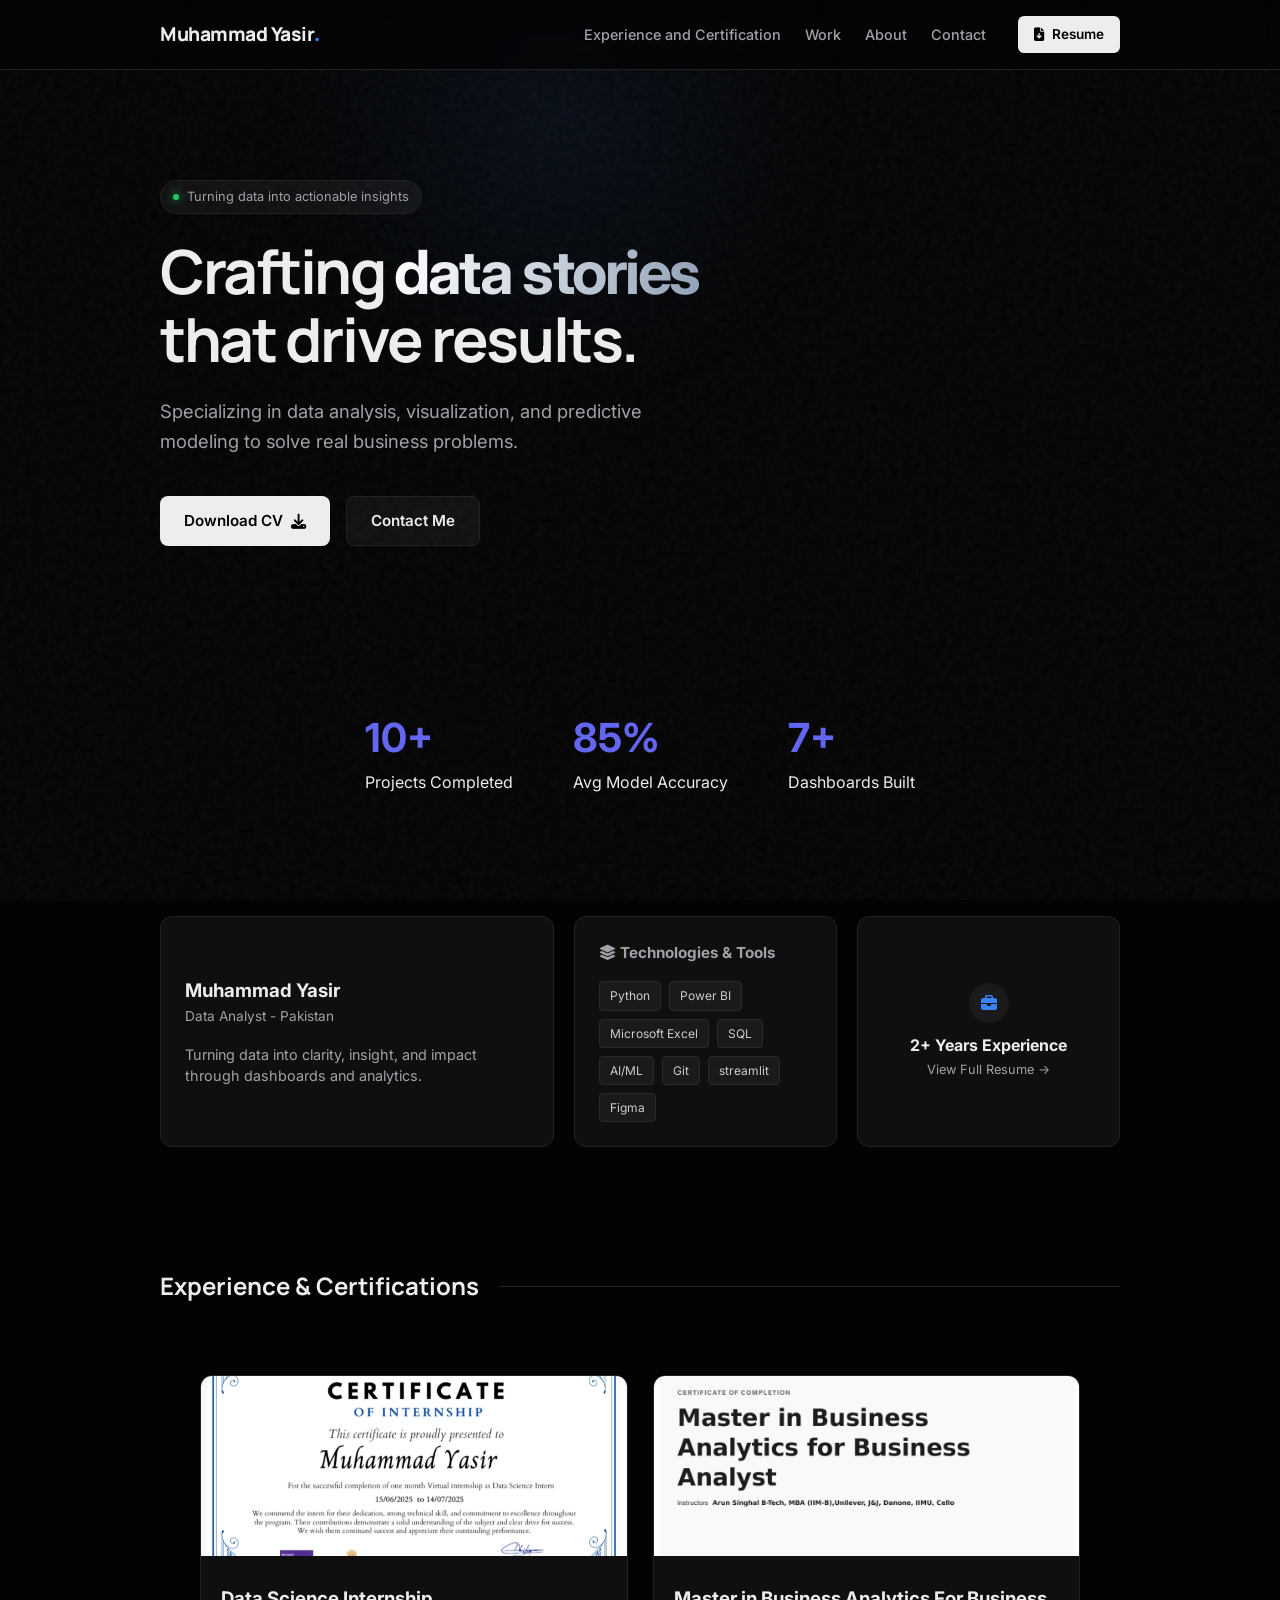
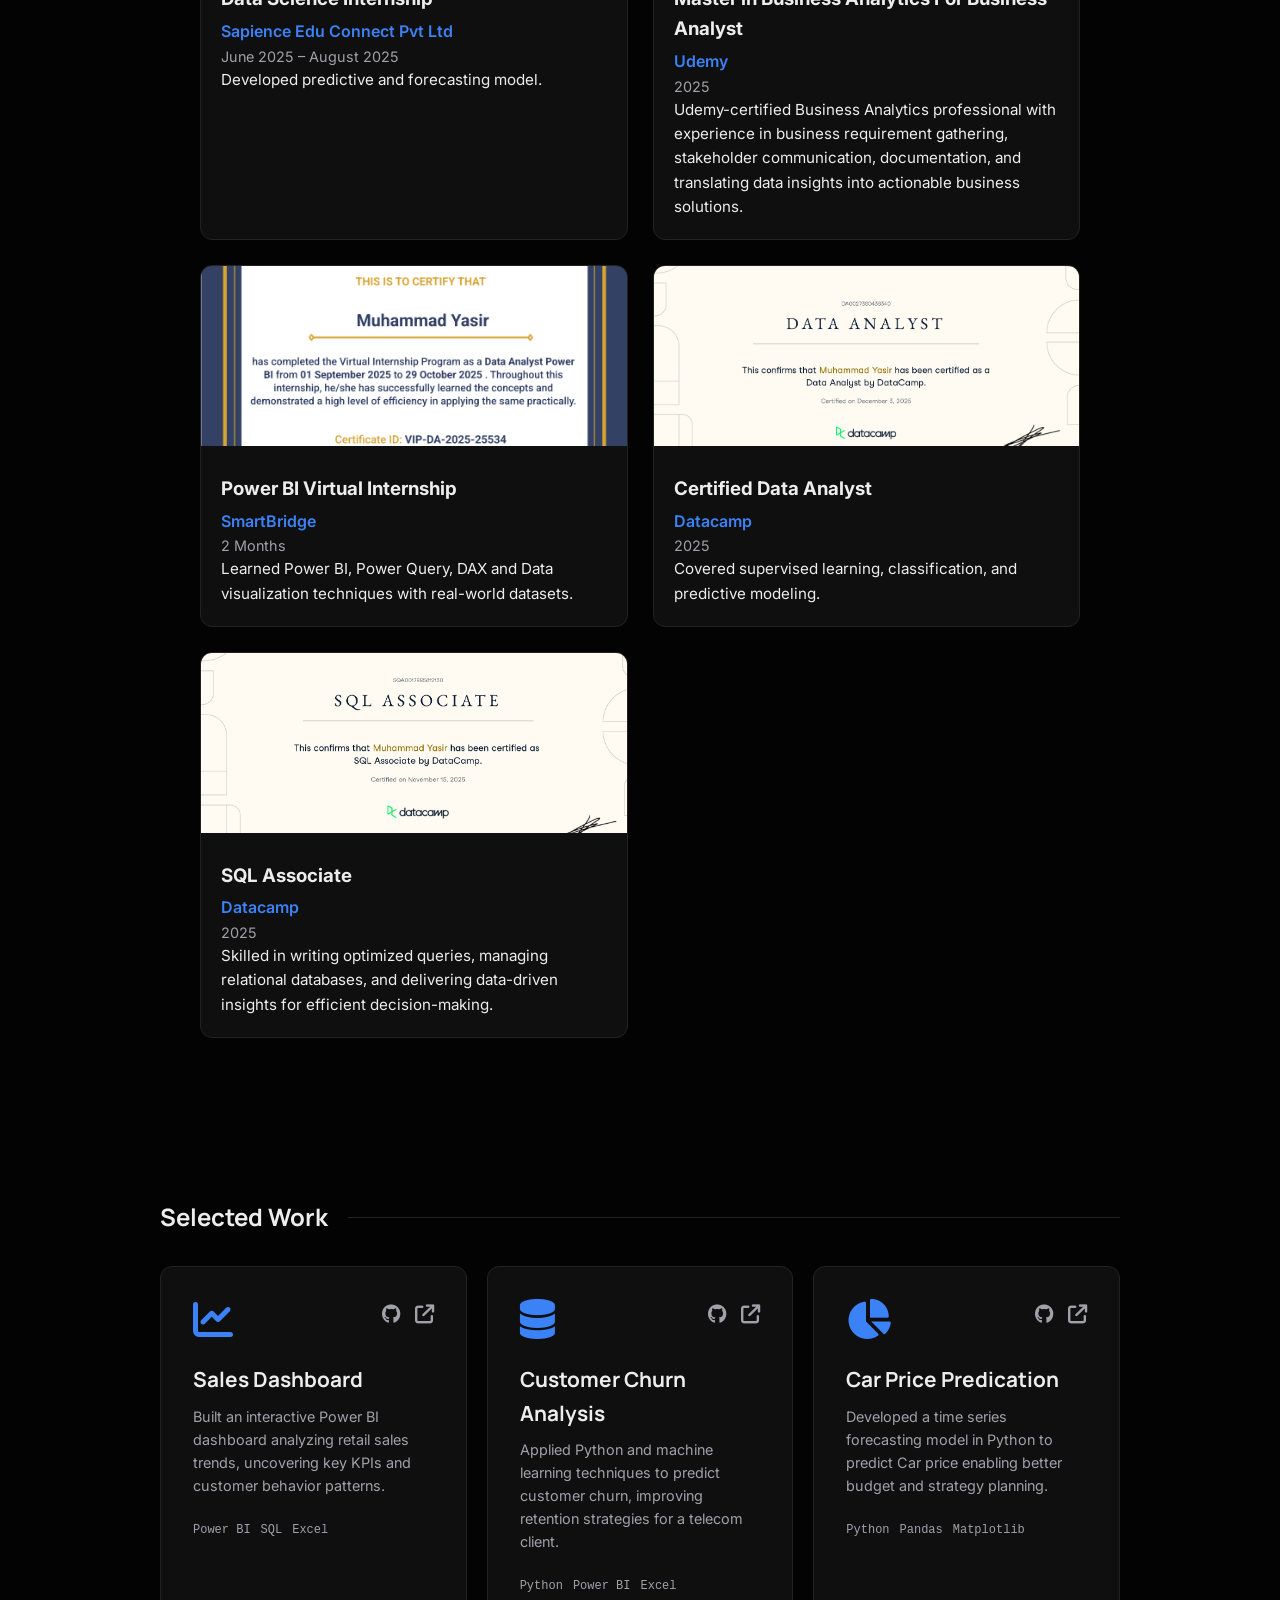
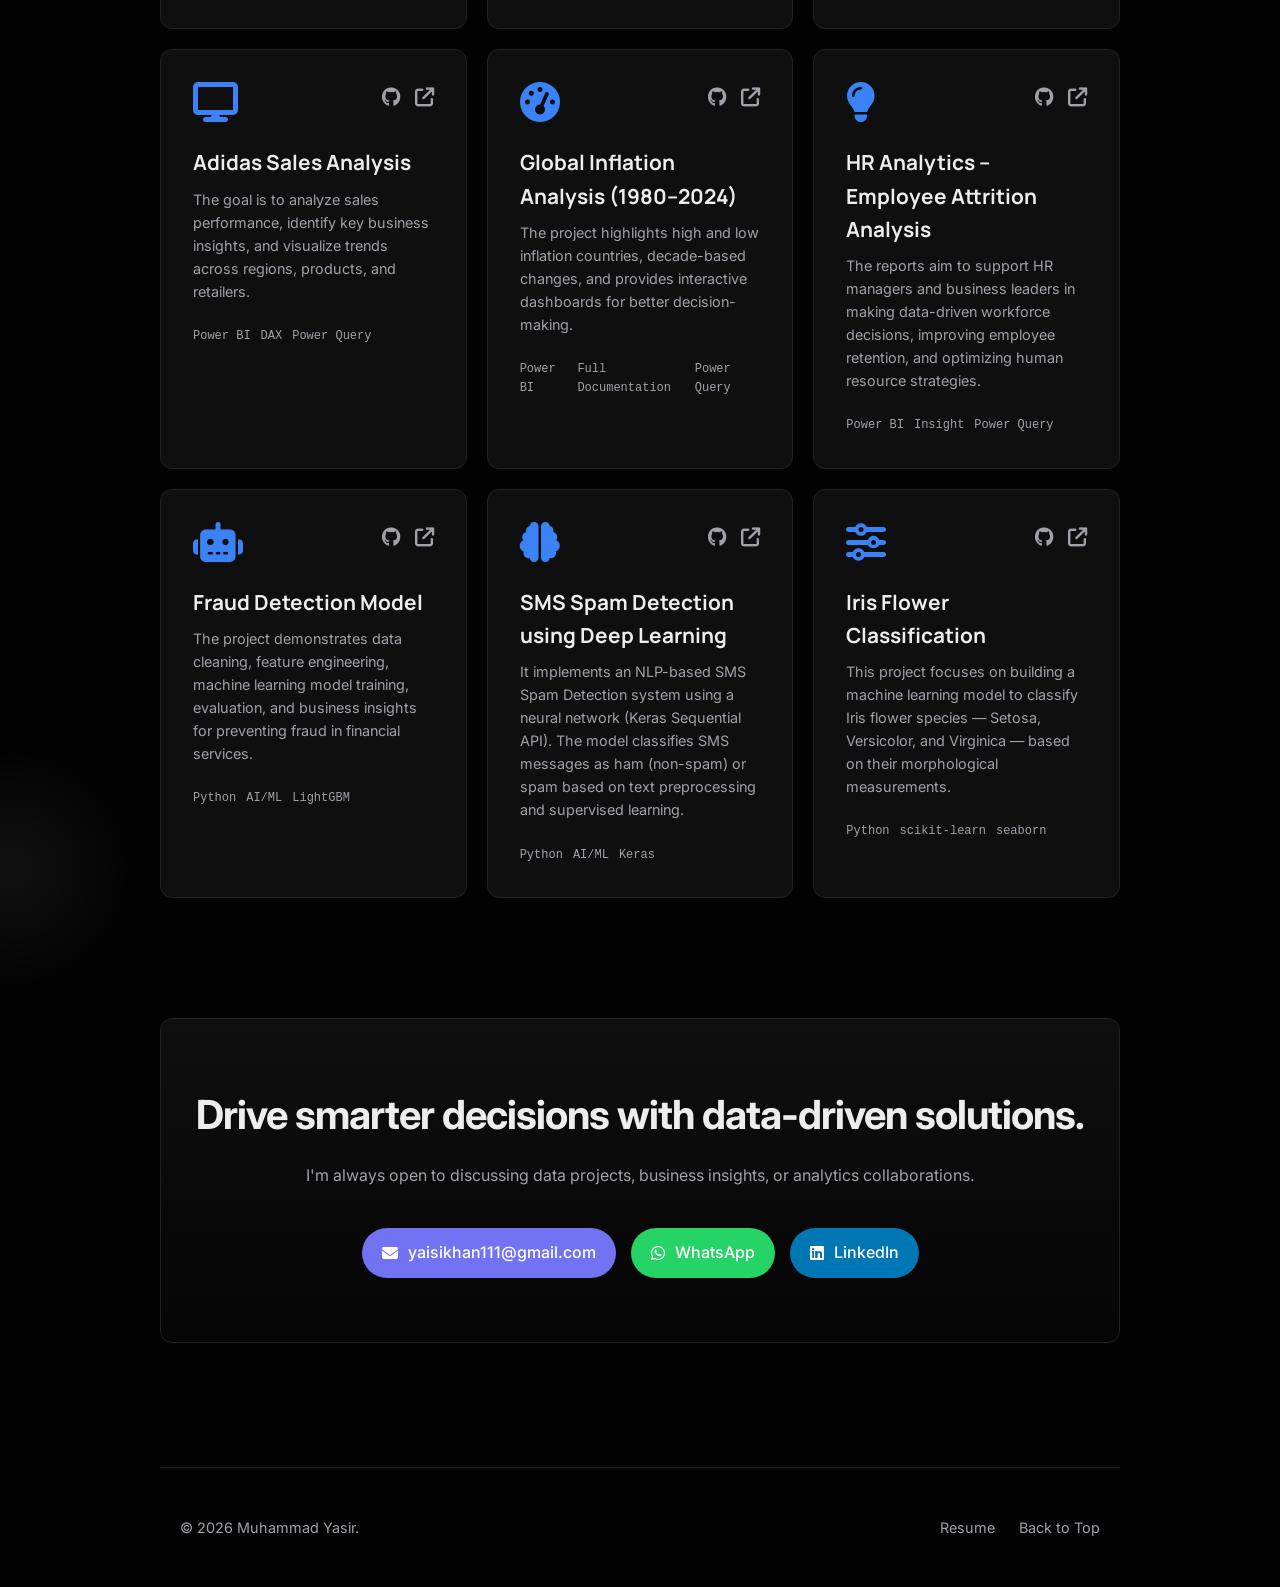
==== index.html @ e7b842e1 "Rename index (1).html to index.html" ====
<!DOCTYPE html>
<html lang="en">
<head>
  <meta charset="UTF-8" />
  <meta name="keywords" content="Data Analyst, Power BI, Python, Machine Learning, Portfolio">
  <meta name="author" content="Muhammad Yasir">
  <meta name="viewport" content="width=device-width, initial-scale=1.0" />
  <meta name="description" content="Muhammad Yasir - Data Expert Portfolio" />
  <title>Muhammad Yasir</title>
  
  <!-- Font: Geist & Inter (The new standard for modern UI) -->
  <link rel="preconnect" href="https://fonts.googleapis.com">
  <link rel="preconnect" href="https://fonts.gstatic.com" crossorigin>
  <link href="https://fonts.googleapis.com/css2?family=Inter:wght@300;400;500;600;700&family=Manrope:wght@400;600;800&display=swap" rel="stylesheet">
  
  <!-- Icons -->
  <link rel="stylesheet" href="https://cdnjs.cloudflare.com/ajax/libs/font-awesome/6.4.0/css/all.min.css">
  
  <link rel="stylesheet" href="style.css" />
</head>
<body>

  <!-- Background Noise/Grid -->
  <div class="bg-noise"></div>
  <div class="bg-gradient"></div>

  <!-- Navbar -->
  <nav class="navbar">
    <div class="nav-container">
      <a href="#" class="logo">Muhammad Yasir<span class="highlight">.</span></a>
      
      <div class="nav-right">
        <ul class="nav-links">
          <li><a href="#EC">Experience and Certification</a></li>
          <li><a href="#work">Work</a></li>
          <li><a href="#about">About</a></li>
          <li><a href="#contact">Contact</a></li>
        </ul>
        <!-- CV Button in Nav -->
        <a href="Yasir-resume.pdf" target="_blank" class="nav-btn">
          <i class="fa-solid fa-file-arrow-down"></i> Resume
        </a>
      </div>
    </div>
  </nav>

  <main>
    <!-- Hero Section -->
    <section class="hero" id="home">
      <div class="hero-content">
        <div class="status-pill">
          <span class="dot"></span> Turning data into actionable insights
        </div>
        
        <h1>
          Crafting <span class="text-gradient">data stories</span> <br> that drive results.
        </h1>
        
        <p class="hero-sub">
          Specializing in data analysis, visualization,
          and predictive modeling to solve real business problems.
        </p>

        <div class="hero-actions">
          <!-- Primary CV Download -->
          <a href="Yasir-resume.pdf" download="Yasir-resume.pdf" class="btn btn-primary">
            Download CV <i class="fa-solid fa-download"></i>
          </a>
          <a href="#contact" class="btn btn-secondary">
            Contact Me
          </a>
        </div>
      </div>
    </section>
    <section class="metrics">
     <div class="metric">
      <h2>10+</h2>
      <p>Projects Completed</p>
     </div>
     <div class="metric">
      <h2>85%</h2>
      <p>Avg Model Accuracy</p>
     </div>
     <div class="metric">
      <h2>7+</h2>
      <p>Dashboards Built</p>
     </div>
    </section>


    <!-- Bento Grid (About, Stack, & Stats) -->
    <section id="about" class="section">
      <div class="bento-grid">
        
        <!-- Profile Card -->
        <div class="card profile-card spotlight">
          <div class="card-inner">
            <div class="profile-header">
              <!-- <img src="pic1.jpeg" alt="Yasir" class="avatar"> -->
              <div>
                <h3>Muhammad Yasir</h3>
                <span class="role">Data Analyst - Pakistan</span>
              </div>
            </div>
            <p class="bio">
              Turning data into clarity, insight, and impact through dashboards and analytics.
            </p>
          </div>
        </div>

        <!-- Tech Stack -->
        <div class="card stack-card spotlight">
          <div class="card-inner">
            <h4><i class="fa-solid fa-layer-group"></i> Technologies & Tools</h4>
            <div class="stack-tags">
              <span>Python</span>
              <span>Power BI</span> 
              <span>Microsoft Excel</span>
              <span>SQL</span>
              <span>AI/ML</span>
              <span>Git</span>
              <span>streamlit</span>
              <span>Figma</span>
            </div>
          </div>
        </div>

        <!-- Experience / CV Link Card -->
        <a href="Yasir-resume.pdf" target="_blank" class="card exp-card spotlight">
          <div class="card-inner center-content">
            <div class="icon-box">
              <i class="fa-solid fa-briefcase"></i>
            </div>
            <div class="exp-text">
              <h4>2+ Years Experience</h4>
              <p>View Full Resume &rarr;</p>
            </div>
          </div>
        </a>

      </div>
    </section>

    <section id="EC" class="section">
      <div class="section-header">
        <h2>Experience & Certifications</h2>
        <div class="line"></div>
      </div>

      <div class="exp-container">

        <!-- Internship -->
        <div class="exp-card spotlight">
          <img src="sapienceedu.jpeg" alt="Internship Certificate">
          <div class="exp-content">
            <h3>Data Science Internship</h3>
            <p class="company">Sapience Edu Connect Pvt Ltd</p>
            <p class="duration">June 2025 – August 2025</p>
            <p class="desc">Developed predictive and forecasting model.</p>
          </div>
        </div>
        <div class="exp-card spotlight">
          <img src="BI-udemy.png" alt="Training Certificate">
          <div class="exp-content">
            <h3>Master in Business Analytics For Business Analyst</h3>
            <p class="company">Udemy</p>
            <p class="duration">2025</p>
            <p class="desc">Udemy-certified Business Analytics professional with experience in business requirement gathering,
               stakeholder communication, documentation, and translating data insights into actionable business solutions.</p>
          </div>
        </div>

          <!-- Training -->
        <div class="exp-card spotlight">
          <img src="vi-smartbridge.png" alt="Training Certificate">
          <div class="exp-content">
            <h3>Power BI Virtual Internship</h3>
            <p class="company">SmartBridge</p>
            <p class="duration">2 Months</p>
            <p class="desc">Learned Power BI, Power Query, DAX and Data visualization techniques with real-world datasets.</p>
          </div>
        </div>

        <!-- Certification -->
        <div class="exp-card spotlight">
          <img src="DA-datacamp.png" alt="Certification">
          <div class="exp-content">
            <h3>Certified Data Analyst</h3>
            <p class="company">Datacamp</p>
            <p class="duration">2025</p>
            <p class="desc">Covered supervised learning, classification, and predictive modeling.</p>
          </div>
        </div>

        <div class="exp-card spotlight">
          <img src="sql-datacamp.png" alt="Certification">
          <div class="exp-content">
            <h3>SQL Associate</h3>
            <p class="company">Datacamp</p>
            <p class="duration">2025</p>
            <p class="desc">Skilled in writing optimized queries, managing relational databases, and delivering data-driven insights for efficient decision-making.</p>
          </div>
        </div>

      </div>
    </section>
    <!-- Projects Section -->
    <!-- Projects Section -->
    <section id="work" class="section">
      <div class="section-header">
        <h2>Selected Work</h2>
        <div class="line"></div>
      </div>

      <div class="projects-container">

     <!-- Project 1 -->
        <div class="project-card spotlight">
          <div class="project-content">
            <div class="project-top">
              <i class="fa-solid fa-chart-line folder-icon"></i>
              <div class="links">
                <a href="https://github.com/Expert610"><i class="fa-brands fa-github"></i></a>
                <a href="https://github.com/Expert610/Sales-Analysis-and-Forecasting-Through-Power-BI.git"><i class="fa-solid fa-arrow-up-right-from-square"></i></a>
              </div>
            </div>
            <h3>Sales Dashboard</h3>
            <p>Built an interactive Power BI dashboard analyzing retail sales trends, uncovering key KPIs and customer behavior patterns.</p>
            <div class="tech-list">
              <span>Power BI</span>
              <span>SQL</span>
              <span>Excel</span>
            </div>
          </div>
        </div>

            <!-- Project 2 -->
        <div class="project-card spotlight">
          <div class="project-content">
            <div class="project-top">
              <i class="fa-solid fa-database folder-icon"></i>
              <div class="links">
                <a href="https://github.com/Expert610"><i class="fa-brands fa-github"></i></a>
                <a href="https://github.com/Expert610/customer-churn-analysis-reports-through-Power-BI.git"><i class="fa-solid fa-arrow-up-right-from-square"></i></a>
              </div>
            </div>
            <h3>Customer Churn Analysis</h3>
            <p>Applied Python and machine learning techniques to predict customer churn, improving retention strategies for a telecom client.</p>
            <div class="tech-list">
              <span>Python</span>
              <span>Power BI</span>
              <span>Excel</span>
            </div>
          </div>
        </div>

            <!-- Project 3 -->
        <div class="project-card spotlight">
          <div class="project-content">
            <div class="project-top">
              <i class="fa-solid fa-chart-pie folder-icon"></i>
              <div class="links">
                <a href="https://github.com/Expert610"><i class="fa-brands fa-github"></i></a>
                <a href="https://github.com/Expert610/Car-Price-Prediction-and-Classification-.git"><i class="fa-solid fa-arrow-up-right-from-square"></i></a>
              </div>
            </div>
            <h3>Car Price Predication</h3>
            <p>Developed a time series forecasting model in Python to predict Car price enabling better budget and strategy planning.</p>
            <div class="tech-list">
              <span>Python</span>
              <span>Pandas</span>
              <span>Matplotlib</span>
            </div>
          </div>
        </div>

        <div class="project-card spotlight">
          <div class="project-content">
            <div class="project-top">
              <i class="fa-solid fa-display folder-icon"></i>
              <div class="links">
                <a href="https://github.com/Expert610"><i class="fa-brands fa-github"></i></a>
                <a href="https://github.com/Expert610/adidas-sales-analysis.git"><i class="fa-solid fa-arrow-up-right-from-square"></i></a>
              </div>
            </div>
            <h3>Adidas Sales Analysis </h3>
            <p>The goal is to analyze sales performance, identify key business insights,
              and visualize trends across regions, products, and retailers.</p>
            <div class="tech-list">
              <span>Power BI</span>
              <span>DAX</span>
              <span>Power Query</span> 
            </div>
          </div>
        </div>

        <div class="project-card spotlight">
          <div class="project-content">
            <div class="project-top">
              <i class="fa-solid fa-gauge-high folder-icon"></i>
              <div class="links">
                <a href="https://github.com/Expert610"><i class="fa-brands fa-github"></i></a>
                <a href="https://github.com/Expert610/Power-BI-Inflation-Analysis--Journeying-Through-Global-Economic-Terrain.git"><i class="fa-solid fa-arrow-up-right-from-square"></i></a>
              </div>
            </div>
            <h3>Global Inflation Analysis (1980–2024)</h3>
            <p> The project highlights high and low inflation countries, decade-based changes, 
              and provides interactive dashboards for better decision-making.</p>
            <div class="tech-list">
              <span>Power BI</span>
              <span>Full Documentation</span>
              <span>Power Query</span> 
            </div>
          </div>
        </div>

        <div class="project-card spotlight">
          <div class="project-content">
            <div class="project-top">
              <i class="fa-solid fa-lightbulb folder-icon"></i>
              <div class="links">
                <a href="https://github.com/Expert610"><i class="fa-brands fa-github"></i></a>
                <a href="https://github.com/Expert610/hr-analytics-attrition-analysis-By-Power-BI.git"><i class="fa-solid fa-arrow-up-right-from-square"></i></a>
              </div>
            </div>
            <h3>HR Analytics – Employee Attrition Analysis</h3>
            <p> The reports aim to support HR managers and business leaders in making data-driven workforce decisions,
               improving employee retention, and optimizing human resource strategies.</p>
            <div class="tech-list">
              <span>Power BI</span>
              <span>Insight</span>
              <span>Power Query</span> 
            </div>
          </div>
        </div>

        <div class="project-card spotlight">
          <div class="project-content">
            <div class="project-top">
              <i class="fa-solid fa-robot folder-icon"></i>
              <div class="links">
                <a href="https://github.com/Expert610"><i class="fa-brands fa-github"></i></a>
                <a href="https://github.com/Expert610/Fraud-Detection-of-simulated-Transactions-Dataset-through-Juptyer-NoteBook.git"><i class="fa-solid fa-arrow-up-right-from-square"></i></a>
              </div>
            </div>
            <h3>Fraud Detection Model</h3>
            <p>The project demonstrates data cleaning, feature engineering, machine learning model training,
              evaluation, and business insights for preventing fraud in financial services.</p>
            <div class="tech-list">
              <span>Python</span>
              <span>AI/ML</span>
              <span>LightGBM</span> 
            </div>
          </div>
        </div>

        <div class="project-card spotlight">
          <div class="project-content">
            <div class="project-top">
              <i class="fa-solid fa-brain folder-icon"></i>
              <div class="links">
                <a href="https://github.com/Expert610"><i class="fa-brands fa-github"></i></a>
                <a href="https://github.com/Expert610/SMS-Spam-Detection-using-Deep-Learning.git"><i class="fa-solid fa-arrow-up-right-from-square"></i></a>
              </div>
            </div>
            <h3>SMS Spam Detection using Deep Learning</h3>
            <p>It implements an NLP-based SMS Spam Detection system using a neural network (Keras Sequential API).
               The model classifies SMS messages as ham (non-spam) or spam based on text preprocessing and supervised learning.</p>
            <div class="tech-list">
              <span>Python</span>
              <span>AI/ML</span>
              <span>Keras</span> 
            </div>
          </div>
        </div>

        <div class="project-card spotlight">
          <div class="project-content">
            <div class="project-top">
              <i class="fa-solid fa-sliders folder-icon"></i>
              <div class="links">
                <a href="https://github.com/Expert610"><i class="fa-brands fa-github"></i></a>
                <a href="https://github.com/Expert610/Iris_Flower_Classification-.git"><i class="fa-solid fa-arrow-up-right-from-square"></i></a>
              </div>
            </div>
            <h3>Iris Flower Classification </h3>
            <p>This project focuses on building a machine learning model to classify Iris flower
               species — Setosa, Versicolor, and Virginica — based on their morphological measurements.</p>
            <div class="tech-list">
              <span>Python</span>
              <span>scikit-learn</span>
              <span>seaborn</span> 
            </div>
          </div>
        </div>

      </div>
    </section>

    <!-- Contact Section -->
    <section id="contact" class="section contact-section">
      <div class="contact-box spotlight">
        <h2>Drive smarter decisions with data-driven solutions.</h2>
        <p>I'm always open to discussing data projects, business insights, or analytics collaborations.</p>
        
       <div class="contact-actions">
        <a href="mailto:yaisikhan111@gmail.com" class="contact-btn email-btn">
        <i class="fa-solid fa-envelope"></i>
        <span>yaisikhan111@gmail.com</span>
        </a>

        <a href="https://wa.me/923400462508" class="contact-btn whatsapp-btn">
        <i class="fa-brands fa-whatsapp"></i>
        <span>WhatsApp</span>
        </a>

        <a href="https://www.linkedin.com/in/muhammad-yasir-a63146297" target="_blank" class="contact-btn linkedin-btn">
        <i class="fa-brands fa-linkedin"></i>
        <span>LinkedIn</span>
        </a>
      </div>
    </section>

    <!-- Footer -->
    <footer>
      <div class="footer-content">
        <p>&copy; 2026 Muhammad Yasir.</p>
        <div class="footer-links">
          <a href="Yasir-resume.pdf" target="_blank">Resume</a>
          <a href="#home">Back to Top</a>
        </div>
      </div>
    </footer>
  </main>

  <script src="script.js"></script>
</body>
</html>
---- style.css ----
/* --- Variables & Theme --- */
:root {
  --bg: #030303;
  --panel: #0f0f0f;
  --border: #222222;
  --primary: #ededed;
  --secondary: #a1a1aa;
  --accent: #3b82f6; /* Modern Blue */
  
  --font-main: 'Inter', sans-serif;
  --font-display: 'Manrope', sans-serif;
  
  --radius: 12px;
  --ease: cubic-bezier(0.16, 1, 0.3, 1);
}

* {
  margin: 0;
  padding: 0;
  box-sizing: border-box;
  font-family: var(--font-main);
}

body {
  background-color: var(--bg);
  color: var(--primary);
  line-height: 1.6;
  overflow-x: hidden;
}

a { text-decoration: none; color: inherit; transition: 0.2s; }
ul { list-style: none; }

/* --- Background Effects --- */
.bg-noise {
  position: fixed;
  top: 0; left: 0; width: 100%; height: 100vh;
  background-image: url("data:image/svg+xml,%3Csvg viewBox='0 0 200 200' xmlns='http://www.w3.org/2000/svg'%3E%3Cfilter id='noiseFilter'%3E%3CfeTurbulence type='fractalNoise' baseFrequency='0.65' numOctaves='3' stitchTiles='stitch'/%3E%3C/filter%3E%3Crect width='100%25' height='100%25' filter='url(%23noiseFilter)' opacity='0.05'/%3E%3C/svg%3E");
  z-index: -1;
  pointer-events: none;
}

.bg-gradient {
  position: fixed;
  top: -20%; left: 20%;
  width: 600px; height: 600px;
  background: radial-gradient(circle, rgba(59, 130, 246, 0.08) 0%, transparent 70%);
  z-index: -1;
  pointer-events: none;
}

/* --- Layout --- */
main {
  max-width: 1000px;
  margin: 0 auto;
  padding: 0 20px;
}

/* --- Navbar --- */
.navbar {
  position: fixed;
  top: 0; left: 0; width: 100%;
  height: 70px;
  background: rgba(3, 3, 3, 0.7);
  backdrop-filter: blur(10px);
  border-bottom: 1px solid var(--border);
  z-index: 100;
}

.nav-container {
  max-width: 1000px;
  margin: 0 auto;
  height: 100%;
  display: flex;
  justify-content: space-between;
  align-items: center;
  padding: 0 20px;
}

.logo {
  font-family: var(--font-display);
  font-weight: 800;
  font-size: 1.2rem;
  letter-spacing: -0.5px;
}
.highlight { color: var(--accent); }

.nav-right { display: flex; align-items: center; gap: 2rem; }

.nav-links { display: flex; gap: 1.5rem; }
.nav-links a { font-size: 0.9rem; color: var(--secondary); font-weight: 500; }
.nav-links a:hover { color: var(--primary); }

.nav-btn {
  background: var(--primary);
  color: #000;
  padding: 8px 16px;
  border-radius: 6px;
  font-size: 0.85rem;
  font-weight: 600;
  display: flex;
  align-items: center;
  gap: 8px;
}
.nav-btn:hover { background: #ccc; }

/* --- Hero Section --- */
.hero {
  padding-top: 180px;
  padding-bottom: 100px;
}

.status-pill {
  display: inline-flex;
  align-items: center;
  gap: 8px;
  padding: 6px 12px;
  background: rgba(255, 255, 255, 0.05);
  border: 1px solid var(--border);
  border-radius: 50px;
  font-size: 0.8rem;
  color: var(--secondary);
  margin-bottom: 1.5rem;
}
.dot { width: 6px; height: 6px; background: #22c55e; border-radius: 50%; box-shadow: 0 0 8px #22c55e; }

h1 {
  font-family: var(--font-display);
  font-size: 3.8rem;
  line-height: 1.1;
  letter-spacing: -0.04em;
  margin-bottom: 1.5rem;
}

.text-gradient {
  background: linear-gradient(to right, #fff, #94a3b8);
  -webkit-background-clip: text;
  background-clip: text;
  color: transparent;
}

.hero-sub {
  font-size: 1.15rem;
  color: var(--secondary);
  max-width: 550px;
  margin-bottom: 2.5rem;
}

.hero-actions { display: flex; gap: 1rem; }

.btn {
  padding: 12px 24px;
  border-radius: 8px;
  font-weight: 600;
  font-size: 0.95rem;
  display: inline-flex;
  align-items: center;
  gap: 8px;
}

.btn-primary {
  background: var(--primary);
  color: #000;
}
.btn-primary:hover { transform: translateY(-2px); background: #fff; box-shadow: 0 4px 20px rgba(255,255,255,0.2); }

.btn-secondary {
  background: rgba(255, 255, 255, 0.05);
  border: 1px solid var(--border);
  color: var(--primary);
}
.btn-secondary:hover { border-color: var(--secondary); background: rgba(255,255,255,0.1); }

/* --- Bento Grid --- */
.section { padding: 60px 0; }

.bento-grid {
  display: grid;
  grid-template-columns: 1.5fr 1fr 1fr;
  gap: 20px;
}

.card {
  background: var(--panel);
  border: 1px solid var(--border);
  border-radius: var(--radius);
  position: relative;
  overflow: hidden;
  transition: transform 0.3s var(--ease);
}

.card:hover { border-color: #333; }

.card-inner { padding: 1.5rem; height: 100%; display: flex; flex-direction: column; justify-content: center; }

/* Spotlight Effect CSS */
.spotlight::before {
  content: '';
  position: absolute;
  top: var(--y, -150px);
  left: var(--x, -150px);
  width: 300px;
  height: 300px;
  background: radial-gradient(circle, rgba(255,255,255,0.06) 0%, transparent 60%);
  transform: translate(-50%, -50%);
  pointer-events: none;
  z-index: 2;
}

/* Profile Card */
.profile-card { grid-column: span 1; }
.profile-header { display: flex; align-items: center; gap: 15px; margin-bottom: 1rem; }
.avatar { width: 60px; height: 60px; border-radius: 50%; object-fit: cover; border: 2px solid var(--border); }
.role { font-size: 0.85rem; color: var(--secondary); display: block; }
.bio { font-size: 0.9rem; color: var(--secondary); line-height: 1.5; }

/* Stack Card */
.stack-card h4 { margin-bottom: 1rem; font-size: 0.95rem; color: var(--secondary); }
.stack-tags { display: flex; flex-wrap: wrap; gap: 8px; }
.stack-tags span {
  font-size: 0.75rem;
  background: #1a1a1a;
  padding: 4px 10px;
  border-radius: 4px;
  border: 1px solid #2a2a2a;
  color: #ccc;
}


/* Experience Card */
.exp-card { text-decoration: none; transition: 0.3s; cursor: pointer; }
.exp-card:hover { background: #151515; }
.center-content { align-items: center; text-align: center; }
.icon-box { 
  width: 40px; height: 40px; 
  background: #1a1a1a; 
  border-radius: 50%; 
  display: flex; align-items: center; justify-content: center; 
  margin-bottom: 10px;
  color: var(--accent);
}
.exp-text h4 { font-size: 1rem; margin-bottom: 2px; }
.exp-text p { font-size: 0.8rem; color: var(--secondary); }

/* --- Projects --- */
.section-header { display: flex; align-items: center; gap: 20px; margin-bottom: 30px; }
.section-header h2 { font-size: 1.5rem; font-family: var(--font-display); }
.line { flex: 1; height: 1px; background: var(--border); }

.projects-container {
  display: grid;
  grid-template-columns: repeat(auto-fit, minmax(300px, 1fr));
  gap: 20px;
}

.project-card {
  background: var(--panel);
  border: 1px solid var(--border);
  border-radius: var(--radius);
  padding: 2rem;
  height: 100%;
  position: relative;
  overflow: hidden;
  transition: transform 0.3s;
}

.project-card:hover { transform: translateY(-5px); border-color: var(--secondary); }

.project-top { display: flex; justify-content: space-between; margin-bottom: 1.5rem; }
.folder-icon { font-size: 2.5rem; color: var(--accent); }
.links a { font-size: 1.2rem; color: var(--secondary); margin-left: 10px; }
.links a:hover { color: var(--primary); }

.project-card h3 { font-size: 1.3rem; margin-bottom: 0.5rem; font-family: var(--font-display); }
.project-card p { font-size: 0.9rem; color: var(--secondary); margin-bottom: 1.5rem; }

.tech-list { display: flex; gap: 10px; }
.tech-list span { font-size: 0.75rem; font-family: monospace; color: var(--secondary); }

/* --- Contact & Footer --- */
.contact-box {
  background: linear-gradient(180deg, var(--panel) 0%, #050505 100%);
  border: 1px solid var(--border);
  border-radius: var(--radius);
  padding: 4rem 2rem;
  text-align: center;
}

.contact-box h2 { font-size: 2.5rem; margin-bottom: 1rem; letter-spacing: -1px; }
.contact-box p { color: var(--secondary); margin-bottom: 2.5rem; }


/* .email-btn, .whatsapp-btn {
  display: flex; align-items: center; gap: 10px;
  padding: 12px 24px;
  background: #1a1a1a;
  border: 1px solid var(--border);
  border-radius: 8px;
  color: var(--primary);
  font-weight: 500;
} */


footer { padding: 3rem 0; border-top: 1px solid var(--border); margin-top: 4rem; }
.footer-content {
  max-width: 1000px;
  margin: 0 auto;
  padding: 0 20px;
  display: flex;
  justify-content: space-between;
  font-size: 0.9rem;
  color: var(--secondary);
}
.footer-links a { margin-left: 20px; }
.footer-links a:hover { color: var(--primary); }

/* --- Responsive --- */
@media (max-width: 768px) {
  .hero h1 { font-size: 2.5rem; }
  .nav-links { display: none; } /* Simplified mobile nav */
  .bento-grid { grid-template-columns: 1fr; }
  .profile-card { grid-column: auto; }
  .hero { padding-top: 120px; }
}
.metrics {
  display: flex;
  justify-content: center;
  gap: 60px;
  padding: 60px 20px;
}

.metric h2 {
  font-size: 2.5rem;
  color: #6366f1;
}

.spotlight {
  opacity: 0;
  transform: translateY(30px);
  transition: 0.6s;
}

.spotlight.show {
  opacity: 1;
  transform: translateY(0);
}
.contact-actions {
  display: flex;
  flex-wrap: wrap;
  gap: 15px;
  margin-top: 20px;
  justify-content: center;
}

.contact-btn {
  display: flex;
  align-items: center;
  gap: 10px;
  padding: 12px 20px;
  border-radius: 30px;
  font-weight: 500;
  text-decoration: none;
  color: white;
  transition: transform 0.2s, box-shadow 0.2s;
  background: linear-gradient(135deg, #6366f1, #a78bfa);
}

.contact-btn:hover {
  transform: translateY(-3px);
  box-shadow: 0 8px 20px rgba(99,102,241,0.4);
}

.email-btn { background: #7173f2; }
.whatsapp-btn { background: #25d366; }
.linkedin-btn { background: #0077b5; }

.exp-container {
  display: grid;
  grid-template-columns: repeat(auto-fit, minmax(280px, 1fr));
  gap: 25px;
  padding: 40px;
}

.exp-card {
  background: var(--panel);
  border: 1px solid var(--border);
  border-radius: var(--radius);
  overflow: hidden;
  transition: 0.3s;
  cursor: pointer;
}

.exp-card img {
  width: 100%;
  height: 180px;
  object-fit: cover;
}

.exp-card:hover {
  transform: translateY(-6px);
  border-color: var(--secondary);
}

.exp-content {
  padding: 20px;
}

.exp-content h3 {
  margin-bottom: 5px;
}

.company {
  font-weight: 600;
  color: var(--accent);
}

.duration {
  font-size: 0.9rem;
  color: var(--secondary);
}

.desc {
  font-size: 0.95rem;
}
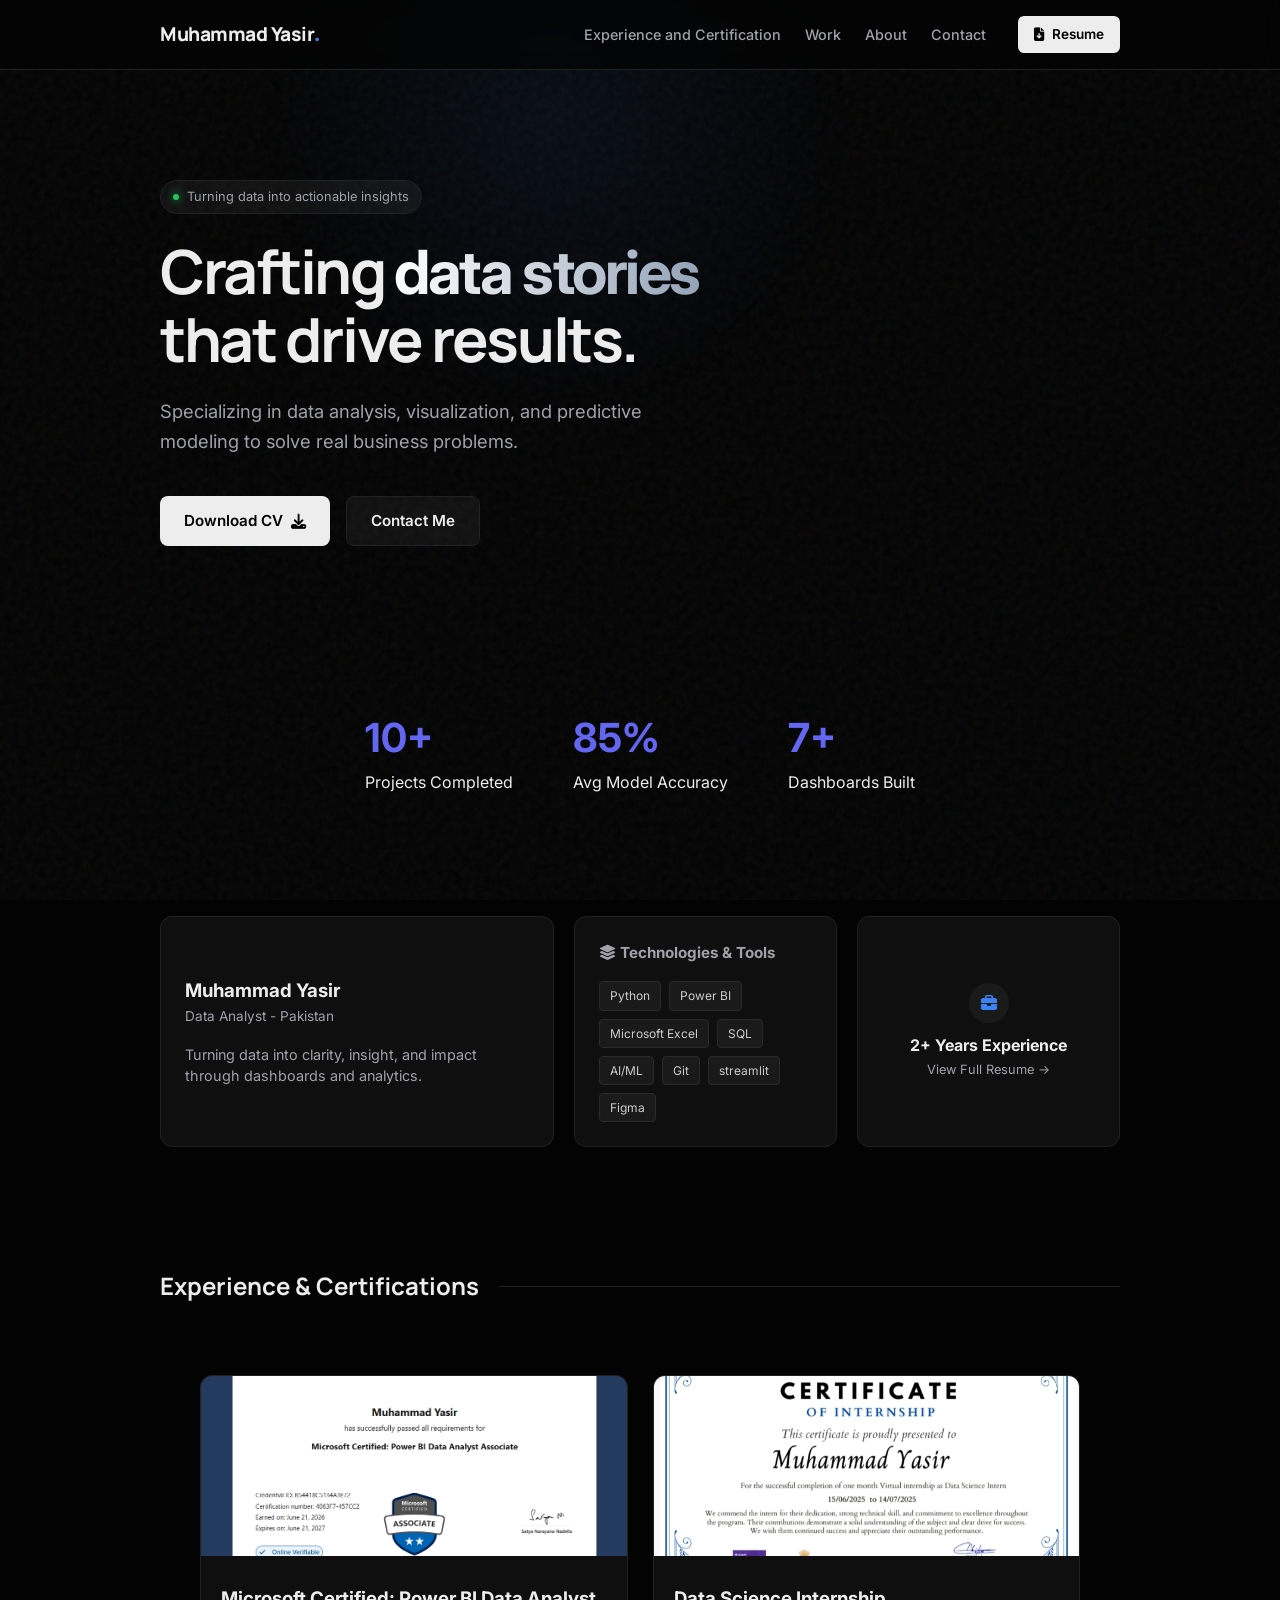
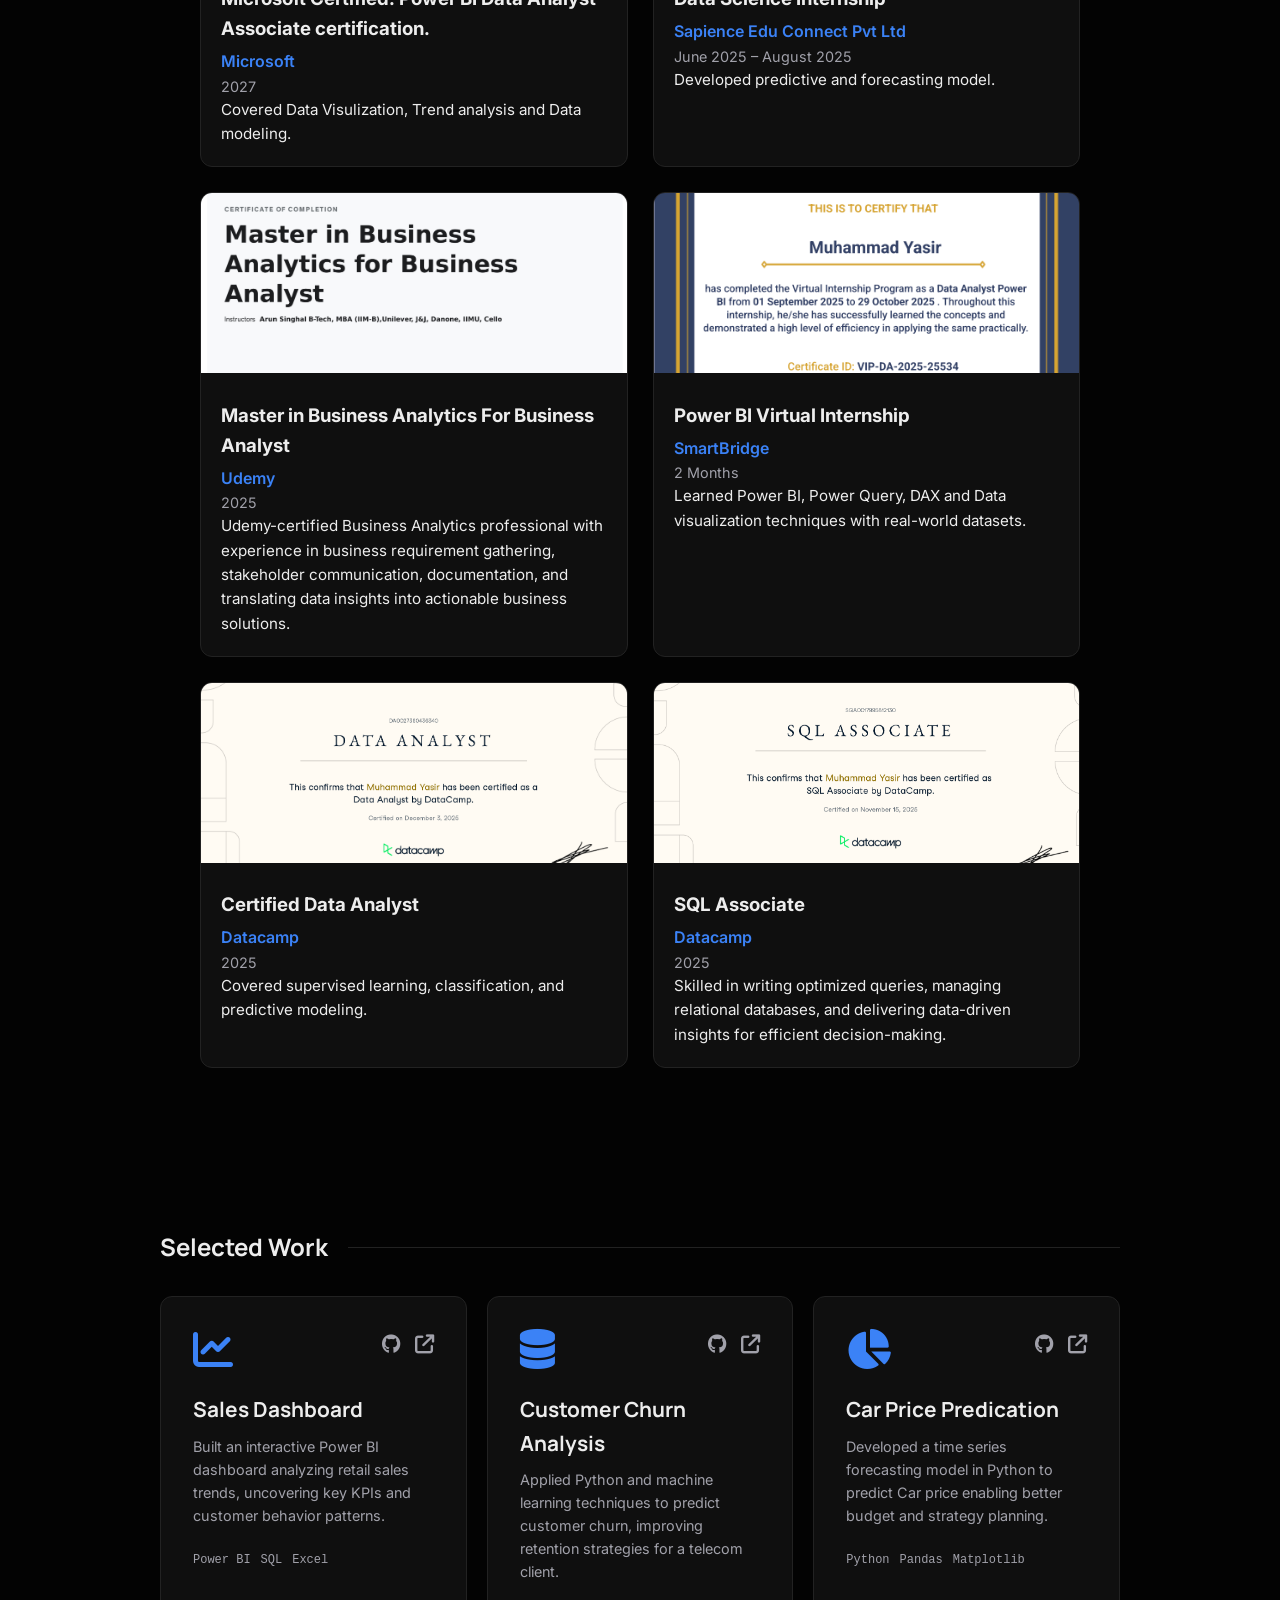
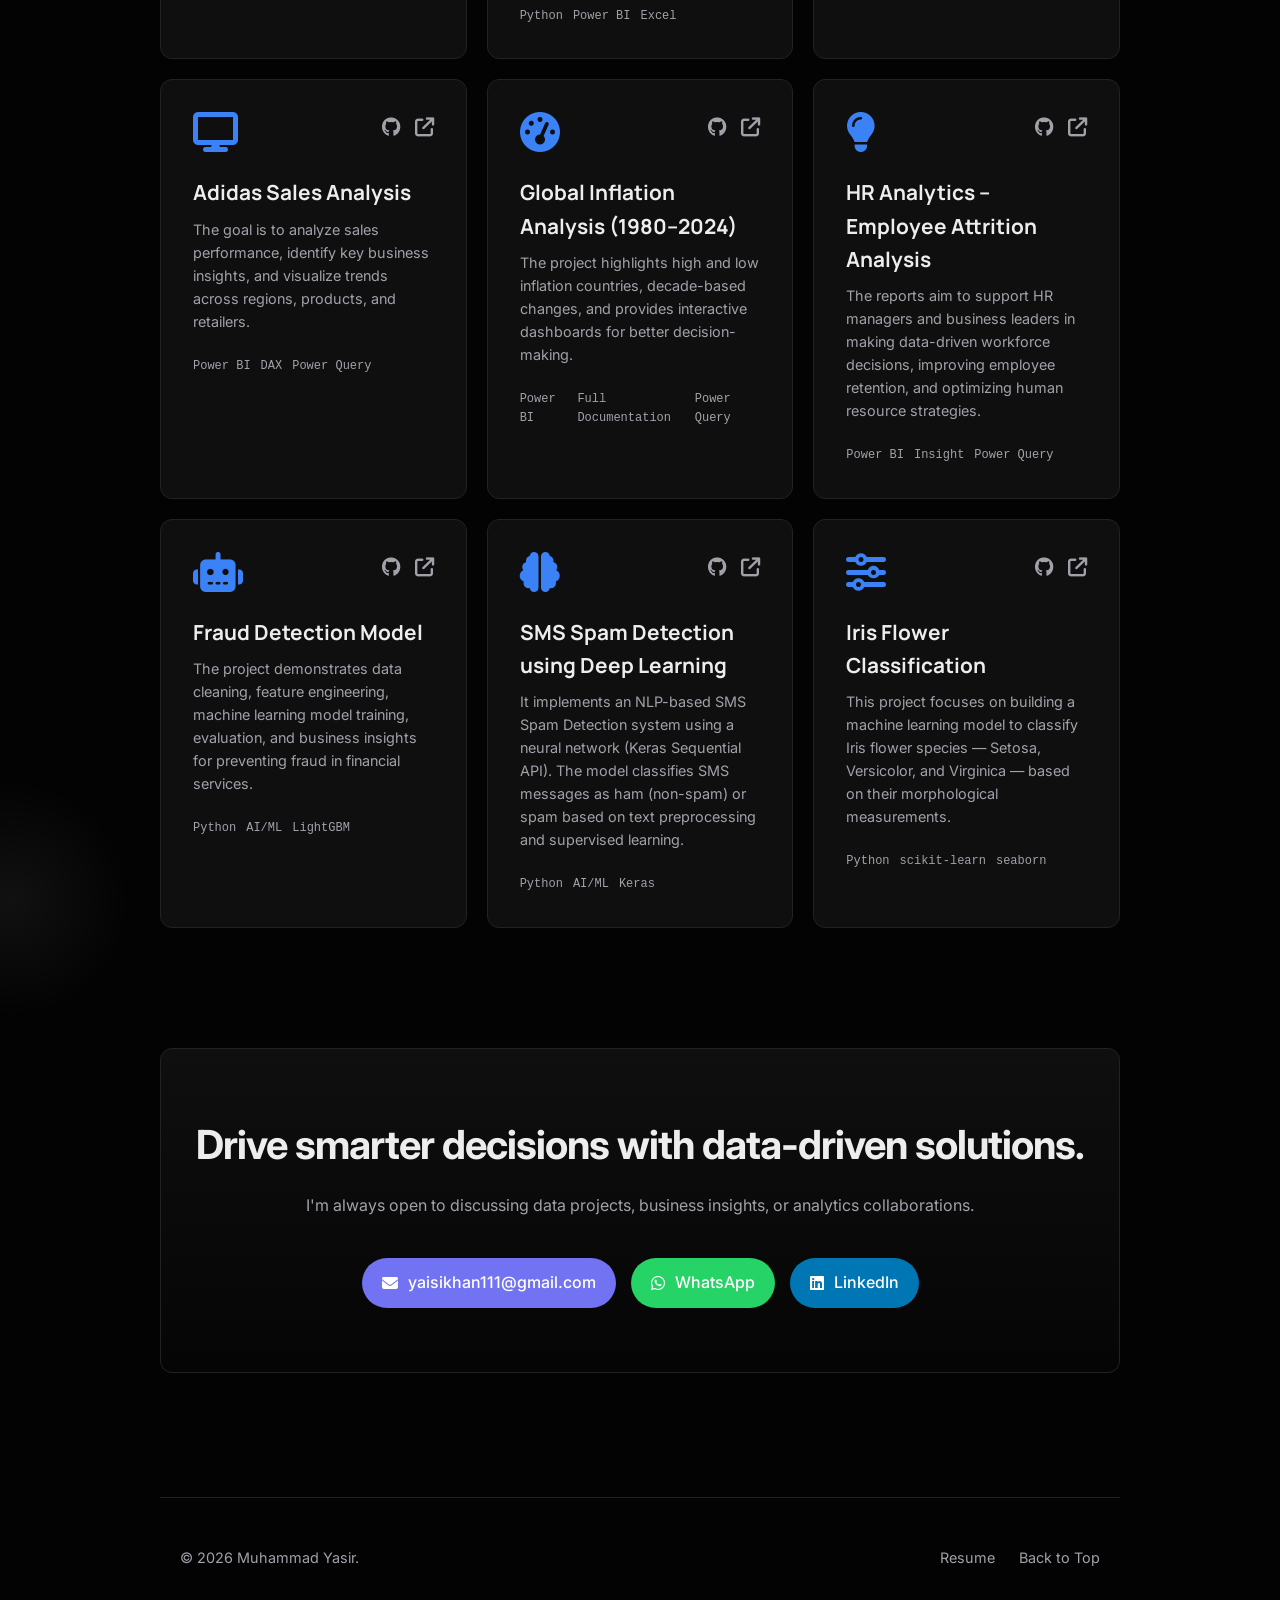
==== commit e20a0d52: "Update fmt.Println message from 'Hello' to 'Goodbye'" ====
--- a/index.html
+++ b/index.html
@@ -151,6 +151,15 @@
 
         <!-- Internship -->
         <div class="exp-card spotlight">
+          <img src="MS.png" alt="Certification">
+          <div class="exp-content">
+            <h3>Microsoft Certified: Power BI Data Analyst Associate certification.</h3>
+            <p class="company">Microsoft</p>
+            <p class="duration">2027</p>
+            <p class="desc">Covered Data Visulization, Trend analysis and Data modeling.</p>
+          </div>
+        </div>
+        <div class="exp-card spotlight">
           <img src="sapienceedu.jpeg" alt="Internship Certificate">
           <div class="exp-content">
             <h3>Data Science Internship</h3>
